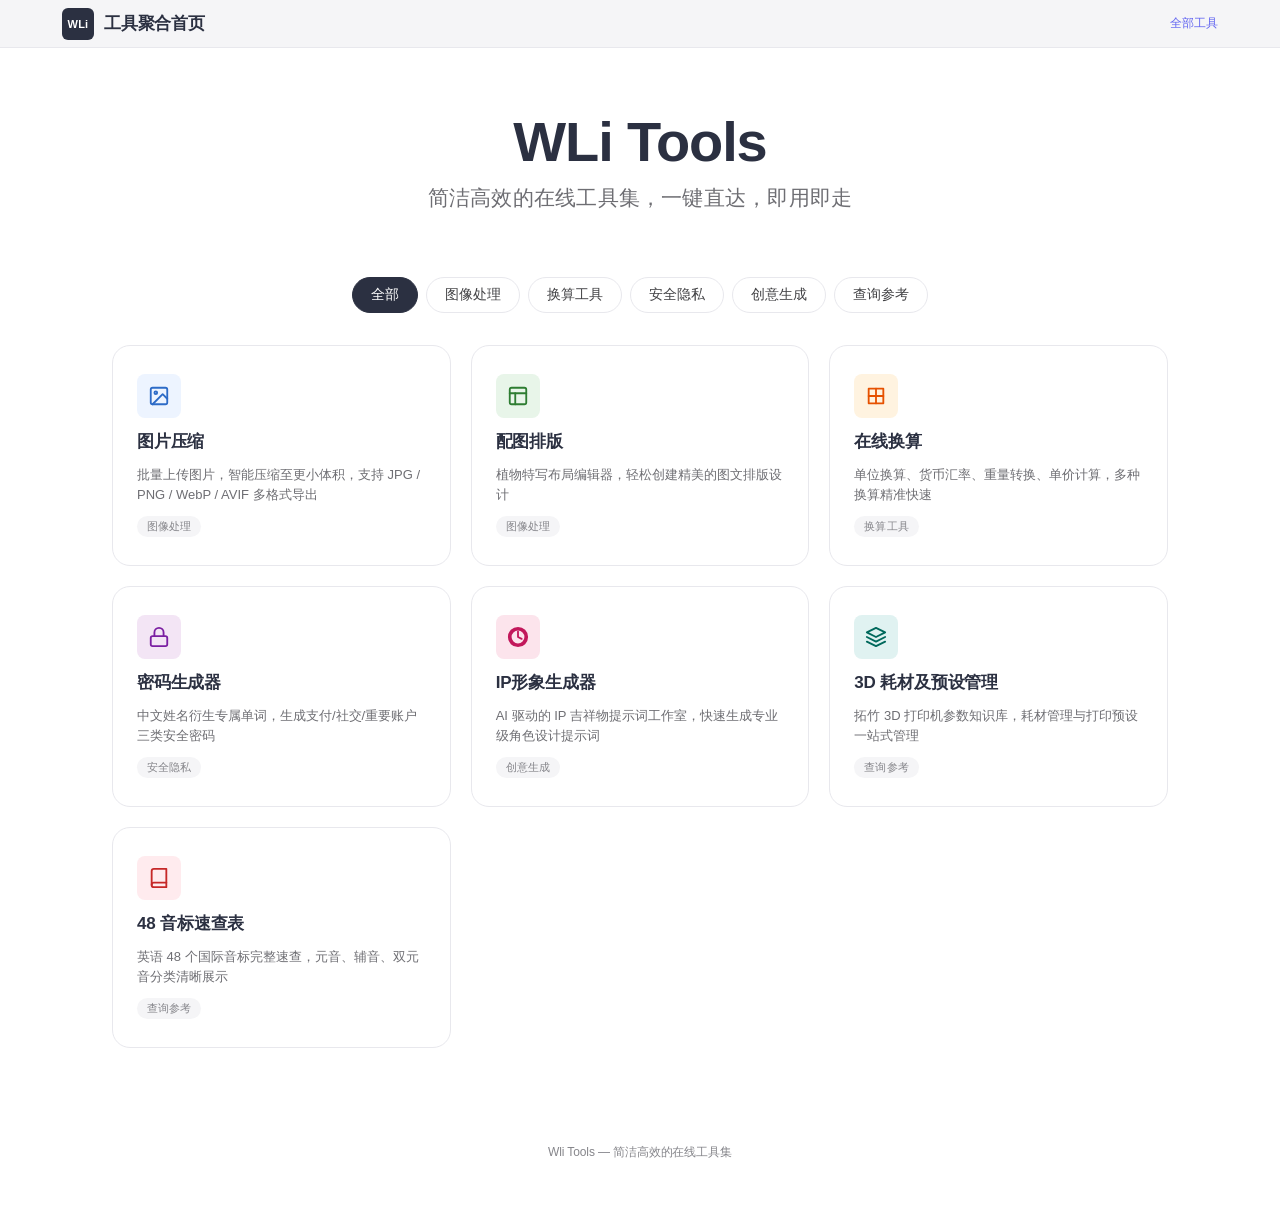
==== tools/index.html @ 16b576cb "11" ====
<!DOCTYPE html>
<html lang="zh-CN">
<head>
<!-- Content Security Policy - WLi Tools -->
<meta http-equiv="Content-Security-Policy" content="default-src 'self'; script-src 'self' 'unsafe-inline' https://unpkg.com https://cdn.jsdelivr.net; style-src 'self' 'unsafe-inline' https://fonts.googleapis.com; font-src 'self' https://fonts.gstatic.com; img-src 'self' blob: data:; connect-src 'self'; frame-ancestors 'none'; base-uri 'self';">
<meta charset="UTF-8">
<meta name="viewport" content="width=device-width, initial-scale=1.0, maximum-scale=1.0, user-scalable=no">
<title>WLi Tools - 工具聚合首页</title>
<style>
/* ============================================
   WLi Tools - 在线工具集
   Copyright (c) 2025 WLi. All rights reserved.
   Developer: WLi
   ============================================ */
  * { margin: 0; padding: 0; box-sizing: border-box; -webkit-tap-highlight-color: transparent; }
  html { touch-action: manipulation; }

  :root {
    --ink: #2B3041;
    --ink-secondary: #424245;
    --ink-tertiary: #6e6e73;
    --ink-quaternary: #86868b;
    --bg: #f5f5f7;
    --bg-white: #ffffff;
    --bg-elevated: #fbfbfd;
    --border: #d2d2d7;
    --border-light: #e8e8ed;
    --link: #6366f1;
    --link-hover: #0077ed;
    --fill-black: #2B3041;
    --fill-gray: #86868b;
    --fill-gray-light: #d2d2d7;
    --fill-white: #ffffff;
    --green: #34c759;
    --red: #ff3b30;
    --orange: #ff9500;
    --purple: #7B61FF;
    --radius-sm: 8px;
    --radius-md: 11px;
    --radius-lg: 18px;
    --radius-pill: 980px;
  }

  body {
    font-family: -apple-system, BlinkMacSystemFont, 'SF Pro Text', 'SF Pro Display', 'Helvetica Neue', 'PingFang SC', sans-serif;
    background: var(--bg-white);
    color: var(--ink);
    min-height: 100vh;
    -webkit-font-smoothing: antialiased;
    -moz-osx-font-smoothing: grayscale;
  }

  /* ===== Global Nav ===== */
  .global-nav {
    background: var(--bg);
    height: 48px;
    position: sticky;
    top: 0;
    z-index: 1000;
    border-bottom: 1px solid var(--border-light);
  }
  .global-nav-content {
    max-width: 1200px;
    margin: 0 auto;
    padding: 0 22px;
    height: 100%;
    display: flex;
    align-items: center;
    justify-content: space-between;
  }
  .nav-logo {
    color: var(--ink);
    font-size: 17px;
    font-weight: 600;
    letter-spacing: -0.01em;
    text-decoration: none;
    display: flex;
    align-items: center;
    gap: 10px;
  }
  .logo-box {
    width: 32px;
    height: 32px;
    background: var(--fill-black);
    border-radius: 6px;
    display: flex;
    align-items: center;
    justify-content: center;
    color: var(--fill-white);
    font-size: 11px;
    font-weight: 700;
    letter-spacing: 0.02em;
  }
  .nav-links {
    display: flex;
    gap: 24px;
    align-items: center;
  }
  .nav-link {
    color: var(--ink);
    font-size: 12px;
    font-weight: 400;
    letter-spacing: -0.01em;
    text-decoration: none;
    opacity: 0.8;
    transition: opacity 0.3s;
  }
  .nav-link:hover { opacity: 1; color: var(--link); }
  .nav-link.active { opacity: 1; color: var(--link); font-weight: 500; }

  /* ===== Page Hero ===== */
  .page-hero {
    text-align: center;
    padding: 64px 22px 40px;
    background: var(--bg-white);
  }
  .page-hero h1 {
    font-family: -apple-system, BlinkMacSystemFont, 'SF Pro Display', sans-serif;
    font-size: 56px;
    font-weight: 600;
    letter-spacing: -0.02em;
    line-height: 1.08;
    color: var(--ink);
    margin-bottom: 12px;
  }
  .page-hero p {
    font-size: 21px;
    font-weight: 400;
    color: var(--ink-tertiary);
    line-height: 1.38;
    letter-spacing: 0.011em;
    max-width: 600px;
    margin: 0 auto;
  }

  /* ===== Section ===== */
  .section { padding: 24px 0 64px; }
  .section-inner {
    max-width: 1100px;
    margin: 0 auto;
    padding: 0 22px;
  }

  /* ===== Category Tabs ===== */
  .category-tabs {
    display: flex;
    gap: 8px;
    margin-bottom: 32px;
    flex-wrap: wrap;
    justify-content: center;
  }
  .category-tab {
    padding: 8px 18px;
    border-radius: var(--radius-pill);
    border: 1px solid var(--border-light);
    background: var(--bg-white);
    color: var(--ink-secondary);
    font-size: 14px;
    font-family: inherit;
    cursor: pointer;
    transition: all 0.2s;
    white-space: nowrap;
  }
  .category-tab:hover { border-color: var(--border); background: var(--bg); }
  .category-tab.active {
    background: var(--fill-black);
    color: var(--fill-white);
    border-color: var(--fill-black);
  }

  /* ===== Tool Grid ===== */
  .tool-grid {
    display: grid;
    grid-template-columns: repeat(3, 1fr);
    gap: 20px;
  }
  .tool-card {
    background: var(--bg-white);
    border: 1px solid var(--border-light);
    border-radius: var(--radius-lg);
    padding: 28px 24px;
    text-decoration: none;
    color: inherit;
    display: flex;
    flex-direction: column;
    gap: 12px;
    transition: all 0.25s cubic-bezier(0.22, 0.61, 0.36, 1);
    cursor: pointer;
  }
  .tool-card:hover {
    border-color: var(--border);
    box-shadow: 0 8px 30px rgba(0,0,0,0.08);
    transform: translateY(-2px);
  }
  .tool-icon {
    width: 44px;
    height: 44px;
    border-radius: var(--radius-sm);
    display: flex;
    align-items: center;
    justify-content: center;
    font-size: 20px;
    flex-shrink: 0;
  }
  .tool-icon.blue { background: #EDF4FF; color: #2D6BC7; }
  .tool-icon.green { background: #E8F5E9; color: #2E7D32; }
  .tool-icon.orange { background: #FFF3E0; color: #E65100; }
  .tool-icon.purple { background: #F3E5F5; color: #7B1FA2; }
  .tool-icon.red { background: #FFEBEE; color: #C62828; }
  .tool-icon.teal { background: #E0F2F1; color: #00695C; }
  .tool-icon.indigo { background: #E8EAF6; color: #303F9F; }
  .tool-icon.pink { background: #FCE4EC; color: #C2185B; }
  .tool-name {
    font-size: 17px;
    font-weight: 600;
    letter-spacing: -0.01em;
    color: var(--ink);
  }
  .tool-desc {
    font-size: 13px;
    color: var(--ink-tertiary);
    line-height: 1.5;
    flex: 1;
  }
  .tool-tag {
    display: inline-flex;
    align-items: center;
    padding: 3px 10px;
    background: var(--bg);
    border-radius: var(--radius-pill);
    font-size: 11px;
    color: var(--ink-quaternary);
    font-weight: 500;
    align-self: flex-start;
    letter-spacing: 0.01em;
  }

  /* ===== Footer ===== */
  .page-footer {
    text-align: center;
    padding: 32px 22px 48px;
    font-size: 12px;
    color: var(--ink-quaternary);
    letter-spacing: -0.01em;
  }

  /* ===== Responsive ===== */
  @media (max-width: 1068px) {
    .page-hero h1 { font-size: 48px; }
    .tool-grid { grid-template-columns: repeat(2, 1fr); }
  }

  @media (max-width: 734px) {
    .global-nav-content { padding: 0 16px; }
    .nav-links { gap: 16px; }
    .page-hero { padding: 48px 16px 32px; }
    .page-hero h1 { font-size: 36px; }
    .page-hero p { font-size: 17px; }
    .section { padding: 20px 0 48px; }
    .section-inner { padding: 0 16px; }
    .tool-grid { grid-template-columns: 1fr; }
    .category-tabs { gap: 6px; }
    .category-tab { padding: 6px 14px; font-size: 13px; }
  }

  @media (max-width: 480px) {
    .nav-links { display: none; }
    .page-hero h1 { font-size: 32px; }
  }
</style>
</head>
<body>

<!-- Global Nav -->
<nav class="global-nav">
  <div class="global-nav-content">
    <a href="index.html" class="nav-logo">
      <div class="logo-box">WLi</div>
      工具聚合首页
    </a>
    <div class="nav-links">
      <a href="index.html" class="nav-link active">全部工具</a>
    </div>
  </div>
</nav>

<!-- Page Hero -->
<div class="page-hero">
  <h1>WLi Tools</h1>
  <p>简洁高效的在线工具集，一键直达，即用即走</p>
</div>

<!-- Main Section -->
<section class="section">
  <div class="section-inner">

    <!-- Category Tabs -->
    <div class="category-tabs" id="categoryTabs">
      <button class="category-tab active" data-cat="all">全部</button>
      <button class="category-tab" data-cat="image">图像处理</button>
      <button class="category-tab" data-cat="convert">换算工具</button>
      <button class="category-tab" data-cat="security">安全隐私</button>
      <button class="category-tab" data-cat="creative">创意生成</button>
      <button class="category-tab" data-cat="reference">查询参考</button>
    </div>

    <!-- Tool Grid -->
    <div class="tool-grid" id="toolGrid">
      <a class="tool-card" href="./image-compress.html" data-cat="image" data-name="图片压缩">
        <div class="tool-icon blue">
          <svg width="22" height="22" viewBox="0 0 24 24" fill="none" stroke="currentColor" stroke-width="2" stroke-linecap="round" stroke-linejoin="round"><rect x="3" y="3" width="18" height="18" rx="2"/><circle cx="8.5" cy="8.5" r="1.5"/><path d="M21 15l-5-5L5 21"/></svg>
        </div>
        <div class="tool-name">图片压缩</div>
        <div class="tool-desc">批量上传图片，智能压缩至更小体积，支持 JPG / PNG / WebP / AVIF 多格式导出</div>
        <span class="tool-tag">图像处理</span>
      </a>

      <a class="tool-card" href="./image-layout.html" data-cat="image" data-name="配图排版">
        <div class="tool-icon green">
          <svg width="22" height="22" viewBox="0 0 24 24" fill="none" stroke="currentColor" stroke-width="2" stroke-linecap="round" stroke-linejoin="round"><rect x="3" y="3" width="18" height="18" rx="2"/><path d="M3 9h18"/><path d="M9 21V9"/></svg>
        </div>
        <div class="tool-name">配图排版</div>
        <div class="tool-desc">植物特写布局编辑器，轻松创建精美的图文排版设计</div>
        <span class="tool-tag">图像处理</span>
      </a>

      <a class="tool-card" href="./unit-converter.html" data-cat="convert" data-name="在线换算">
        <div class="tool-icon orange">
          <svg width="22" height="22" viewBox="0 0 24 24" fill="none" stroke="currentColor" stroke-width="2" stroke-linecap="round" stroke-linejoin="round"><path d="M4 4h16v16H4z"/><path d="M4 12h16"/><path d="M12 4v16"/></svg>
        </div>
        <div class="tool-name">在线换算</div>
        <div class="tool-desc">单位换算、货币汇率、重量转换、单价计算，多种换算精准快速</div>
        <span class="tool-tag">换算工具</span>
      </a>

      <a class="tool-card" href="./password-gen.html" data-cat="security" data-name="密码生成器">
        <div class="tool-icon purple">
          <svg width="22" height="22" viewBox="0 0 24 24" fill="none" stroke="currentColor" stroke-width="2" stroke-linecap="round" stroke-linejoin="round"><rect x="3" y="11" width="18" height="11" rx="2" ry="2"/><path d="M7 11V7a5 5 0 0 1 10 0v4"/></svg>
        </div>
        <div class="tool-name">密码生成器</div>
        <div class="tool-desc">中文姓名衍生专属单词，生成支付/社交/重要账户三类安全密码</div>
        <span class="tool-tag">安全隐私</span>
      </a>

      <a class="tool-card" href="./ip-mascot.html" data-cat="creative" data-name="IP形象生成器">
        <div class="tool-icon pink">
          <svg width="22" height="22" viewBox="0 0 24 24" fill="none" stroke="currentColor" stroke-width="2" stroke-linecap="round" stroke-linejoin="round"><path d="M12 2a10 10 0 1 0 10 10A10 10 0 0 0 12 2zm0 18a8 8 0 1 1 8-8 8 8 0 0 1-8 8z"/><path d="M12 6v6l4 2"/></svg>
        </div>
        <div class="tool-name">IP形象生成器</div>
        <div class="tool-desc">AI 驱动的 IP 吉祥物提示词工作室，快速生成专业级角色设计提示词</div>
        <span class="tool-tag">创意生成</span>
      </a>

      <a class="tool-card" href="./filament-manager.html" data-cat="reference" data-name="3D耗材管理">
        <div class="tool-icon teal">
          <svg width="22" height="22" viewBox="0 0 24 24" fill="none" stroke="currentColor" stroke-width="2" stroke-linecap="round" stroke-linejoin="round"><path d="M12 2L2 7l10 5 10-5-10-5z"/><path d="M2 17l10 5 10-5"/><path d="M2 12l10 5 10-5"/></svg>
        </div>
        <div class="tool-name">3D 耗材及预设管理</div>
        <div class="tool-desc">拓竹 3D 打印机参数知识库，耗材管理与打印预设一站式管理</div>
        <span class="tool-tag">查询参考</span>
      </a>

      <a class="tool-card" href="./phonetic-chart.html" data-cat="reference" data-name="音标速查">
        <div class="tool-icon red">
          <svg width="22" height="22" viewBox="0 0 24 24" fill="none" stroke="currentColor" stroke-width="2" stroke-linecap="round" stroke-linejoin="round"><path d="M4 19.5A2.5 2.5 0 0 1 6.5 17H20"/><path d="M6.5 2H20v20H6.5A2.5 2.5 0 0 1 4 19.5v-15A2.5 2.5 0 0 1 6.5 2z"/></svg>
        </div>
        <div class="tool-name">48 音标速查表</div>
        <div class="tool-desc">英语 48 个国际音标完整速查，元音、辅音、双元音分类清晰展示</div>
        <span class="tool-tag">查询参考</span>
      </a>
    </div>

  </div>
</section>

<!-- Footer -->
<div class="page-footer">
  Wli Tools — 简洁高效的在线工具集
</div>

<script>
/* ============================================
   WLi Tools - 在线工具集
   Copyright (c) 2025 WLi. All rights reserved.
   Developer: WLi
   ============================================ */
(function() {
  const categoryTabs = document.querySelectorAll('.category-tab');
  const toolCards = document.querySelectorAll('.tool-card');
  let currentCategory = 'all';

  function filterTools() {
    toolCards.forEach(card => {
      const cat = card.dataset.cat;
      card.style.display = currentCategory === 'all' || cat === currentCategory ? '' : 'none';
    });
  }

  categoryTabs.forEach(tab => {
    tab.addEventListener('click', () => {
      categoryTabs.forEach(t => t.classList.remove('active'));
      tab.classList.add('active');
      currentCategory = tab.dataset.cat;
      filterTools();
    });
  });
})();
</script>

</body>
</html>
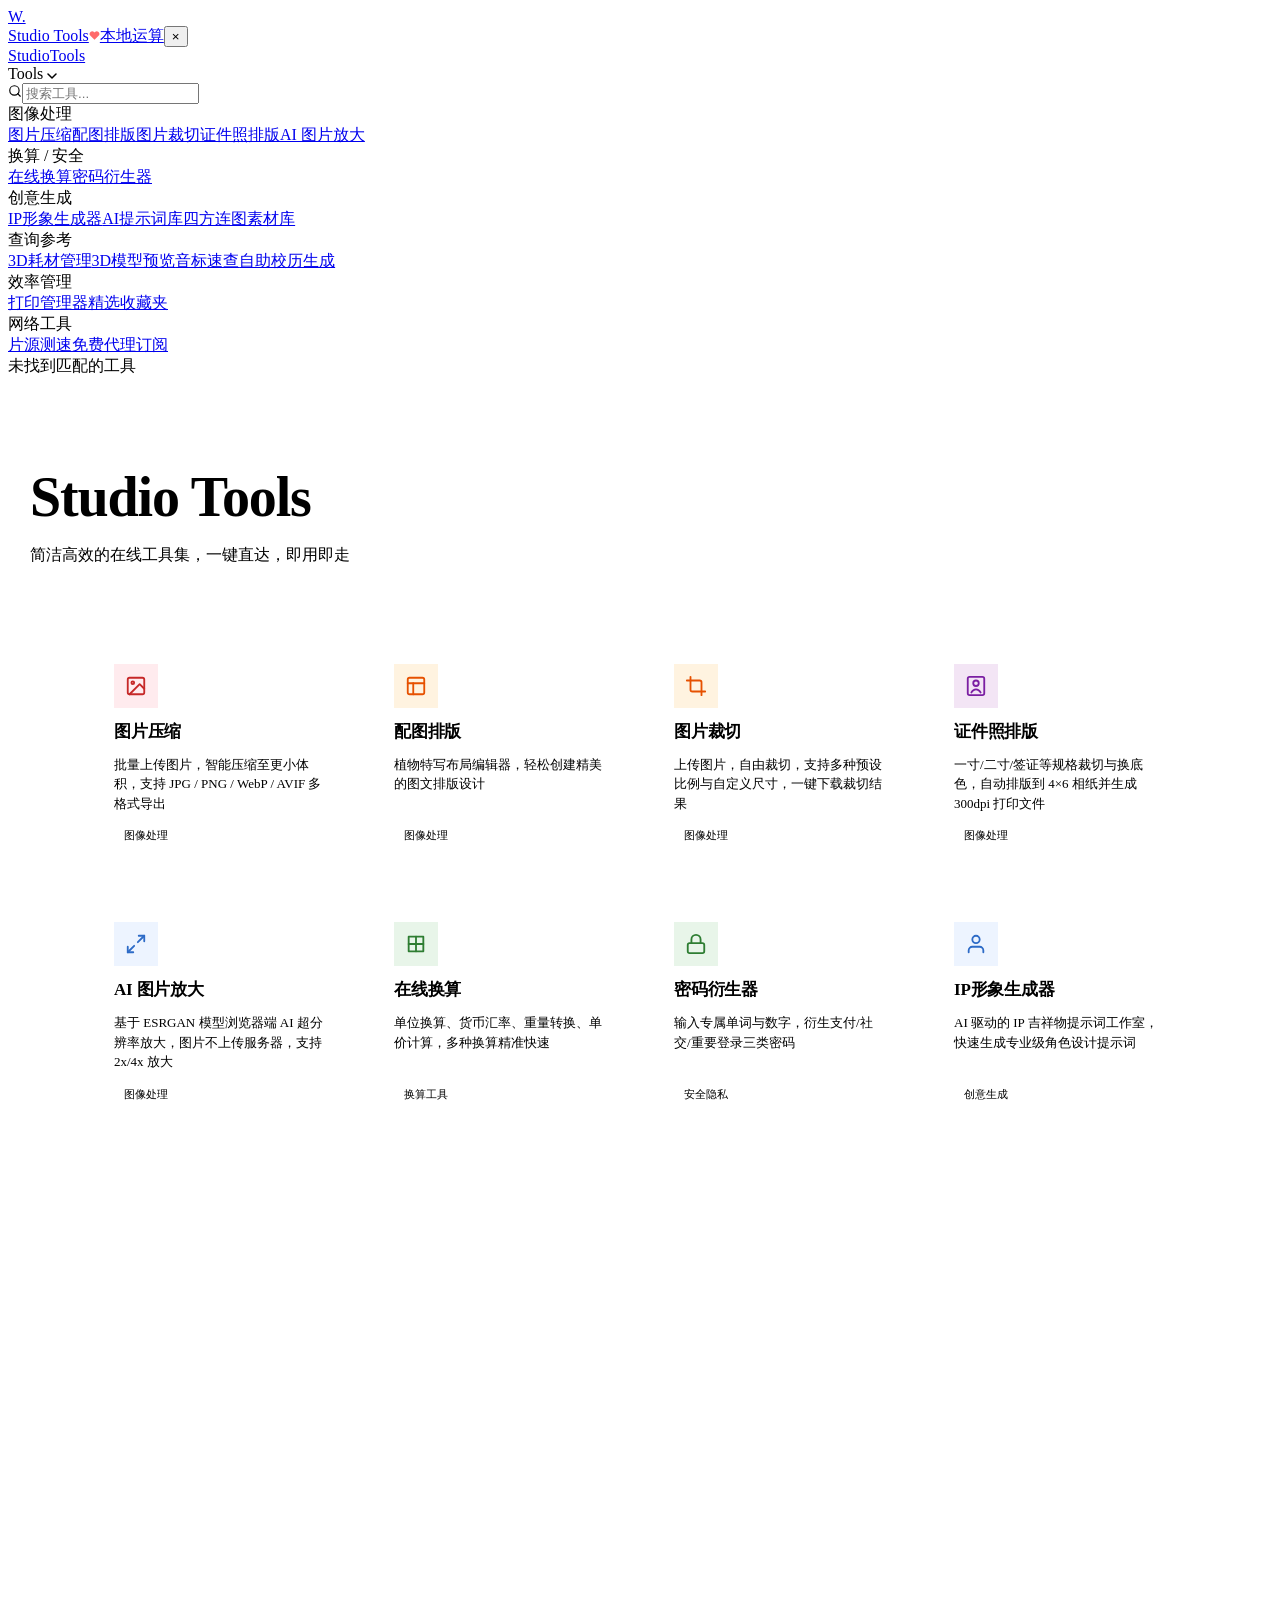
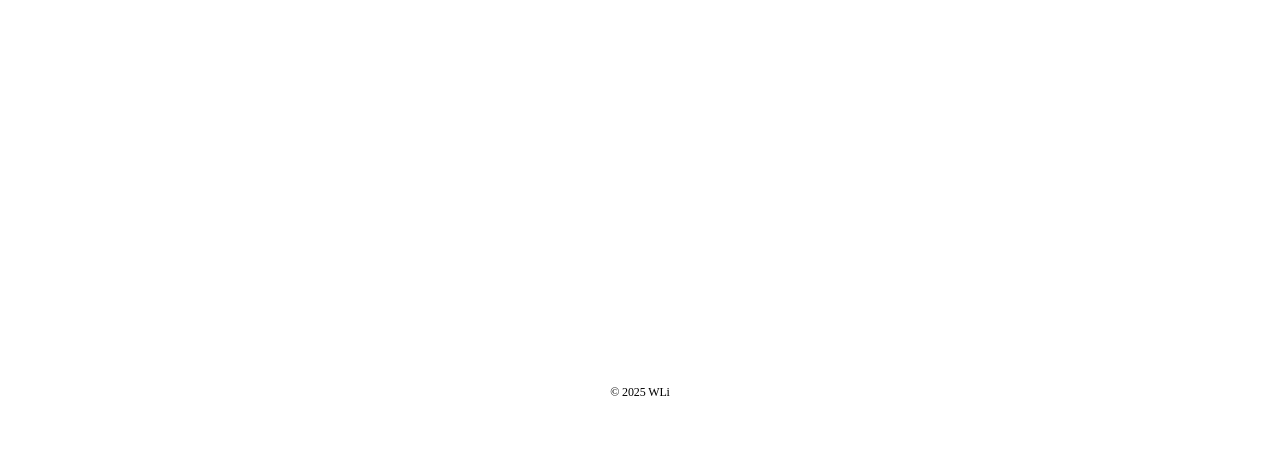
==== commit e4e9c32e: "feat(tools): 新增片源测速工具；修复 vjooProject 内嵌 base64；清理测试产物 片源测速（新工具） - tools/source-probe.html：输入播放页地址 → " ====
--- a/tools/index.html
+++ b/tools/index.html
@@ -5,132 +5,25 @@
 <meta http-equiv="Content-Security-Policy" content="default-src 'self'; script-src 'self' 'unsafe-inline' https://unpkg.com https://cdn.jsdelivr.net; style-src 'self' 'unsafe-inline' https://fonts.googleapis.com; font-src 'self' https://fonts.gstatic.com; img-src 'self' blob: data:; connect-src 'self'; frame-ancestors 'none'; base-uri 'self';">
 <meta charset="UTF-8">
 <meta name="viewport" content="width=device-width, initial-scale=1.0, maximum-scale=1.0, user-scalable=no">
-<title>WLi Tools - 工具聚合首页</title>
+<title>W.-Studio Tools</title>
+<link rel="stylesheet" href="common.css">
+<script src="nav.js"></script>
 <style>
 /* ============================================
    WLi Tools - 在线工具集
-   Copyright (c) 2025 WLi. All rights reserved.
+   © 2025 WLi. All rights reserved.
    Developer: WLi
    ============================================ */
-  * { margin: 0; padding: 0; box-sizing: border-box; -webkit-tap-highlight-color: transparent; }
-  html { touch-action: manipulation; }
-
-  :root {
-    --ink: #2B3041;
-    --ink-secondary: #424245;
-    --ink-tertiary: #6e6e73;
-    --ink-quaternary: #86868b;
-    --bg: #f5f5f7;
-    --bg-white: #ffffff;
-    --bg-elevated: #fbfbfd;
-    --border: #d2d2d7;
-    --border-light: #e8e8ed;
-    --link: #6366f1;
-    --link-hover: #0077ed;
-    --fill-black: #2B3041;
-    --fill-gray: #86868b;
-    --fill-gray-light: #d2d2d7;
-    --fill-white: #ffffff;
-    --green: #34c759;
-    --red: #ff3b30;
-    --orange: #ff9500;
-    --purple: #7B61FF;
-    --radius-sm: 8px;
-    --radius-md: 11px;
-    --radius-lg: 18px;
-    --radius-pill: 980px;
-  }
-
-  body {
-    font-family: -apple-system, BlinkMacSystemFont, 'SF Pro Text', 'SF Pro Display', 'Helvetica Neue', 'PingFang SC', sans-serif;
-    background: var(--bg-white);
-    color: var(--ink);
-    min-height: 100vh;
-    -webkit-font-smoothing: antialiased;
-    -moz-osx-font-smoothing: grayscale;
-  }
-
-  /* ===== Global Nav ===== */
-  .global-nav {
-    background: var(--bg);
-    height: 48px;
-    position: sticky;
-    top: 0;
-    z-index: 1000;
-    border-bottom: 1px solid var(--border-light);
-  }
-  .global-nav-content {
-    max-width: 1200px;
-    margin: 0 auto;
-    padding: 0 22px;
-    height: 100%;
-    display: flex;
-    align-items: center;
-    justify-content: space-between;
-  }
-  .nav-logo {
-    color: var(--ink);
-    font-size: 17px;
-    font-weight: 600;
-    letter-spacing: -0.01em;
-    text-decoration: none;
-    display: flex;
-    align-items: center;
-    gap: 10px;
-  }
-  .logo-box {
-    width: 32px;
-    height: 32px;
-    background: var(--fill-black);
-    border-radius: 6px;
-    display: flex;
-    align-items: center;
-    justify-content: center;
-    color: var(--fill-white);
-    font-size: 11px;
-    font-weight: 700;
-    letter-spacing: 0.02em;
-  }
-  .nav-links {
-    display: flex;
-    gap: 24px;
-    align-items: center;
-  }
-  .nav-link {
-    color: var(--ink);
-    font-size: 12px;
-    font-weight: 400;
-    letter-spacing: -0.01em;
-    text-decoration: none;
-    opacity: 0.8;
-    transition: opacity 0.3s;
-  }
-  .nav-link:hover { opacity: 1; color: var(--link); }
-  .nav-link.active { opacity: 1; color: var(--link); font-weight: 500; }
-
-  /* ===== Page Hero ===== */
+
+  /* ===== Page Hero 覆盖（h1 更大） ===== */
   .page-hero {
-    text-align: center;
-    padding: 64px 22px 40px;
-    background: var(--bg-white);
+    padding: 50px 22px 30px;
   }
   .page-hero h1 {
-    font-family: -apple-system, BlinkMacSystemFont, 'SF Pro Display', sans-serif;
     font-size: 56px;
-    font-weight: 600;
     letter-spacing: -0.02em;
-    line-height: 1.08;
-    color: var(--ink);
     margin-bottom: 12px;
-  }
-  .page-hero p {
-    font-size: 21px;
-    font-weight: 400;
-    color: var(--ink-tertiary);
-    line-height: 1.38;
-    letter-spacing: 0.011em;
-    max-width: 600px;
-    margin: 0 auto;
+    text-wrap: balance;
   }
 
   /* ===== Section ===== */
@@ -162,6 +55,7 @@
     white-space: nowrap;
   }
   .category-tab:hover { border-color: var(--border); background: var(--bg); }
+  .category-tab:active { transform: scale(0.96); }
   .category-tab.active {
     background: var(--fill-black);
     color: var(--fill-white);
@@ -171,7 +65,7 @@
   /* ===== Tool Grid ===== */
   .tool-grid {
     display: grid;
-    grid-template-columns: repeat(3, 1fr);
+    grid-template-columns: repeat(4, 1fr);
     gap: 20px;
   }
   .tool-card {
@@ -184,13 +78,17 @@
     display: flex;
     flex-direction: column;
     gap: 12px;
-    transition: all 0.25s cubic-bezier(0.22, 0.61, 0.36, 1);
+    transition: all 0.3s cubic-bezier(0.22, 0.61, 0.36, 1);
     cursor: pointer;
+    animation: cardFadeIn 0.4s ease-out forwards;
+    opacity: 0;
   }
   .tool-card:hover {
     border-color: var(--border);
-    box-shadow: 0 8px 30px rgba(0,0,0,0.08);
-    transform: translateY(-2px);
+    box-shadow: 0 12px 40px rgba(0,0,0,0.08);
+  }
+  .tool-card:active {
+    box-shadow: 0 6px 20px rgba(0,0,0,0.06);
   }
   .tool-icon {
     width: 44px;
@@ -202,14 +100,11 @@
     font-size: 20px;
     flex-shrink: 0;
   }
+  .tool-icon.red { background: #FFEBEE; color: #C62828; }
+  .tool-icon.orange { background: #FFF3E0; color: #E65100; }
+  .tool-icon.green { background: #E8F5E9; color: #2E7D32; }
   .tool-icon.blue { background: #EDF4FF; color: #2D6BC7; }
-  .tool-icon.green { background: #E8F5E9; color: #2E7D32; }
-  .tool-icon.orange { background: #FFF3E0; color: #E65100; }
   .tool-icon.purple { background: #F3E5F5; color: #7B1FA2; }
-  .tool-icon.red { background: #FFEBEE; color: #C62828; }
-  .tool-icon.teal { background: #E0F2F1; color: #00695C; }
-  .tool-icon.indigo { background: #E8EAF6; color: #303F9F; }
-  .tool-icon.pink { background: #FCE4EC; color: #C2185B; }
   .tool-name {
     font-size: 17px;
     font-weight: 600;
@@ -244,15 +139,23 @@
     letter-spacing: -0.01em;
   }
 
+  /* ===== Card Entrance Animation ===== */
+  @keyframes cardFadeIn {
+    from { opacity: 0; transform: translateY(8px); }
+    to { opacity: 1; transform: translateY(0); }
+  }
+
   /* ===== Responsive ===== */
   @media (max-width: 1068px) {
     .page-hero h1 { font-size: 48px; }
+    .tool-grid { grid-template-columns: repeat(3, 1fr); }
+  }
+
+  @media (max-width: 860px) {
     .tool-grid { grid-template-columns: repeat(2, 1fr); }
   }
 
   @media (max-width: 734px) {
-    .global-nav-content { padding: 0 16px; }
-    .nav-links { gap: 16px; }
     .page-hero { padding: 48px 16px 32px; }
     .page-hero h1 { font-size: 36px; }
     .page-hero p { font-size: 17px; }
@@ -264,29 +167,15 @@
   }
 
   @media (max-width: 480px) {
-    .nav-links { display: none; }
     .page-hero h1 { font-size: 32px; }
   }
 </style>
 </head>
 <body>
 
-<!-- Global Nav -->
-<nav class="global-nav">
-  <div class="global-nav-content">
-    <a href="index.html" class="nav-logo">
-      <div class="logo-box">WLi</div>
-      工具聚合首页
-    </a>
-    <div class="nav-links">
-      <a href="index.html" class="nav-link active">全部工具</a>
-    </div>
-  </div>
-</nav>
-
 <!-- Page Hero -->
 <div class="page-hero">
-  <h1>WLi Tools</h1>
+  <h1>Studio Tools</h1>
   <p>简洁高效的在线工具集，一键直达，即用即走</p>
 </div>
 
@@ -295,19 +184,21 @@
   <div class="section-inner">
 
     <!-- Category Tabs -->
-    <div class="category-tabs" id="categoryTabs">
+    <div class="category-tabs" id="categoryTabs" style="display:none;">
       <button class="category-tab active" data-cat="all">全部</button>
       <button class="category-tab" data-cat="image">图像处理</button>
       <button class="category-tab" data-cat="convert">换算工具</button>
       <button class="category-tab" data-cat="security">安全隐私</button>
       <button class="category-tab" data-cat="creative">创意生成</button>
       <button class="category-tab" data-cat="reference">查询参考</button>
+      <button class="category-tab" data-cat="manage">效率管理</button>
+      <button class="category-tab" data-cat="network">网络工具</button>
     </div>
 
     <!-- Tool Grid -->
     <div class="tool-grid" id="toolGrid">
       <a class="tool-card" href="./image-compress.html" data-cat="image" data-name="图片压缩">
-        <div class="tool-icon blue">
+        <div class="tool-icon red">
           <svg width="22" height="22" viewBox="0 0 24 24" fill="none" stroke="currentColor" stroke-width="2" stroke-linecap="round" stroke-linejoin="round"><rect x="3" y="3" width="18" height="18" rx="2"/><circle cx="8.5" cy="8.5" r="1.5"/><path d="M21 15l-5-5L5 21"/></svg>
         </div>
         <div class="tool-name">图片压缩</div>
@@ -316,7 +207,7 @@
       </a>
 
       <a class="tool-card" href="./image-layout.html" data-cat="image" data-name="配图排版">
-        <div class="tool-icon green">
+        <div class="tool-icon orange">
           <svg width="22" height="22" viewBox="0 0 24 24" fill="none" stroke="currentColor" stroke-width="2" stroke-linecap="round" stroke-linejoin="round"><rect x="3" y="3" width="18" height="18" rx="2"/><path d="M3 9h18"/><path d="M9 21V9"/></svg>
         </div>
         <div class="tool-name">配图排版</div>
@@ -324,8 +215,35 @@
         <span class="tool-tag">图像处理</span>
       </a>
 
+      <a class="tool-card" href="./image-cropper.html" data-cat="image" data-name="图片裁切">
+        <div class="tool-icon orange">
+          <svg width="22" height="22" viewBox="0 0 24 24" fill="none" stroke="currentColor" stroke-width="2" stroke-linecap="round" stroke-linejoin="round"><path d="M6 2v14a2 2 0 0 0 2 2h14"/><path d="M18 22V8a2 2 0 0 0-2-2H2"/></svg>
+        </div>
+        <div class="tool-name">图片裁切</div>
+        <div class="tool-desc">上传图片，自由裁切，支持多种预设比例与自定义尺寸，一键下载裁切结果</div>
+        <span class="tool-tag">图像处理</span>
+      </a>
+
+      <a class="tool-card" href="./id-photo.html" data-cat="image" data-name="证件照排版">
+        <div class="tool-icon purple">
+          <svg width="22" height="22" viewBox="0 0 24 24" fill="none" stroke="currentColor" stroke-width="2" stroke-linecap="round" stroke-linejoin="round"><rect x="3" y="2" width="18" height="20" rx="2"/><circle cx="12" cy="9" r="3"/><path d="M7 19c1.2-2.2 3-3.3 5-3.3S15.8 16.8 17 19"/></svg>
+        </div>
+        <div class="tool-name">证件照排版</div>
+        <div class="tool-desc">一寸/二寸/签证等规格裁切与换底色，自动排版到 4×6 相纸并生成 300dpi 打印文件</div>
+        <span class="tool-tag">图像处理</span>
+      </a>
+
+      <a class="tool-card" href="./image-upscale.html" data-cat="image" data-name="AI 图片放大">
+        <div class="tool-icon blue">
+          <svg width="22" height="22" viewBox="0 0 24 24" fill="none" stroke="currentColor" stroke-width="2" stroke-linecap="round" stroke-linejoin="round"><polyline points="15 3 21 3 21 9"/><path d="M21 3l-7 7"/><polyline points="9 21 3 21 3 15"/><path d="M3 21l7-7"/></svg>
+        </div>
+        <div class="tool-name">AI 图片放大</div>
+        <div class="tool-desc">基于 ESRGAN 模型浏览器端 AI 超分辨率放大，图片不上传服务器，支持 2x/4x 放大</div>
+        <span class="tool-tag">图像处理</span>
+      </a>
+
       <a class="tool-card" href="./unit-converter.html" data-cat="convert" data-name="在线换算">
-        <div class="tool-icon orange">
+        <div class="tool-icon green">
           <svg width="22" height="22" viewBox="0 0 24 24" fill="none" stroke="currentColor" stroke-width="2" stroke-linecap="round" stroke-linejoin="round"><path d="M4 4h16v16H4z"/><path d="M4 12h16"/><path d="M12 4v16"/></svg>
         </div>
         <div class="tool-name">在线换算</div>
@@ -333,26 +251,35 @@
         <span class="tool-tag">换算工具</span>
       </a>
 
-      <a class="tool-card" href="./password-gen.html" data-cat="security" data-name="密码生成器">
-        <div class="tool-icon purple">
+      <a class="tool-card" href="./password-gen.html" data-cat="security" data-name="密码衍生器">
+        <div class="tool-icon green">
           <svg width="22" height="22" viewBox="0 0 24 24" fill="none" stroke="currentColor" stroke-width="2" stroke-linecap="round" stroke-linejoin="round"><rect x="3" y="11" width="18" height="11" rx="2" ry="2"/><path d="M7 11V7a5 5 0 0 1 10 0v4"/></svg>
         </div>
-        <div class="tool-name">密码生成器</div>
-        <div class="tool-desc">中文姓名衍生专属单词，生成支付/社交/重要账户三类安全密码</div>
+        <div class="tool-name">密码衍生器</div>
+        <div class="tool-desc">输入专属单词与数字，衍生支付/社交/重要登录三类密码</div>
         <span class="tool-tag">安全隐私</span>
       </a>
 
       <a class="tool-card" href="./ip-mascot.html" data-cat="creative" data-name="IP形象生成器">
-        <div class="tool-icon pink">
-          <svg width="22" height="22" viewBox="0 0 24 24" fill="none" stroke="currentColor" stroke-width="2" stroke-linecap="round" stroke-linejoin="round"><path d="M12 2a10 10 0 1 0 10 10A10 10 0 0 0 12 2zm0 18a8 8 0 1 1 8-8 8 8 0 0 1-8 8z"/><path d="M12 6v6l4 2"/></svg>
+        <div class="tool-icon blue">
+          <svg width="22" height="22" viewBox="0 0 24 24" fill="none" stroke="currentColor" stroke-width="2" stroke-linecap="round" stroke-linejoin="round"><path d="M20 21v-2a4 4 0 0 0-4-4H8a4 4 0 0 0-4 4v2"/><circle cx="12" cy="7" r="4"/></svg>
         </div>
         <div class="tool-name">IP形象生成器</div>
         <div class="tool-desc">AI 驱动的 IP 吉祥物提示词工作室，快速生成专业级角色设计提示词</div>
         <span class="tool-tag">创意生成</span>
       </a>
 
+      <a class="tool-card" href="./model-viewer.html" data-cat="reference" data-name="3D模型预览">
+        <div class="tool-icon purple">
+          <svg width="22" height="22" viewBox="0 0 24 24" fill="none" stroke="currentColor" stroke-width="2" stroke-linecap="round" stroke-linejoin="round"><path d="M21 16V8a2 2 0 0 0-1-1.73l-7-4a2 2 0 0 0-2 0l-7 4A2 2 0 0 0 3 8v8a2 2 0 0 0 1 1.73l7 4a2 2 0 0 0 2 0l7-4A2 2 0 0 0 21 16z"/><polyline points="3.27 6.96 12 12.01 20.73 6.96"/><line x1="12" y1="22.08" x2="12" y2="12"/></svg>
+        </div>
+        <div class="tool-name">3D 模型预览</div>
+        <div class="tool-desc">拖入 3D 模型文件实时预览，支持 GLB / STEP / FBX / OBJ 等 20+ 格式互转导出</div>
+        <span class="tool-tag">查询参考</span>
+      </a>
+
       <a class="tool-card" href="./filament-manager.html" data-cat="reference" data-name="3D耗材管理">
-        <div class="tool-icon teal">
+        <div class="tool-icon purple">
           <svg width="22" height="22" viewBox="0 0 24 24" fill="none" stroke="currentColor" stroke-width="2" stroke-linecap="round" stroke-linejoin="round"><path d="M12 2L2 7l10 5 10-5-10-5z"/><path d="M2 17l10 5 10-5"/><path d="M2 12l10 5 10-5"/></svg>
         </div>
         <div class="tool-name">3D 耗材及预设管理</div>
@@ -368,6 +295,69 @@
         <div class="tool-desc">英语 48 个国际音标完整速查，元音、辅音、双元音分类清晰展示</div>
         <span class="tool-tag">查询参考</span>
       </a>
+
+      <a class="tool-card" href="./school-calendar.html" data-cat="reference" data-name="自助校历生成">
+        <div class="tool-icon purple">
+          <svg width="22" height="22" viewBox="0 0 24 24" fill="none" stroke="currentColor" stroke-width="2" stroke-linecap="round" stroke-linejoin="round"><rect x="3" y="4" width="18" height="18" rx="2" ry="2"></rect><line x1="16" y1="2" x2="16" y2="6"></line><line x1="8" y1="2" x2="8" y2="6"></line><line x1="3" y1="10" x2="21" y2="10"></line></svg>
+        </div>
+        <div class="tool-name">自助校历生成</div>
+        <div class="tool-desc">内置多省市开学时间，自动生成标准学期周历A4排版，支持浏览器直接打印</div>
+        <span class="tool-tag">查询参考</span>
+      </a>
+
+      <a class="tool-card" href="./print-manager.html" data-cat="manage" data-name="打印管理器">
+        <div class="tool-icon red">
+          <svg width="22" height="22" viewBox="0 0 24 24" fill="none" stroke="currentColor" stroke-width="2" stroke-linecap="round" stroke-linejoin="round"><polyline points="6 9 6 2 18 2 18 9"/><path d="M6 18H4a2 2 0 0 1-2-2v-5a2 2 0 0 1 2-2h16a2 2 0 0 1 2 2v5a2 2 0 0 1-2 2h-2"/><rect x="6" y="14" width="12" height="8"/></svg>
+        </div>
+        <div class="tool-name">打印管理器</div>
+        <div class="tool-desc">喷墨打印成本核算与库存管理，纸张墨水追踪、记账盈亏分析一站式管理</div>
+        <span class="tool-tag">效率管理</span>
+      </a>
+
+      <a class="tool-card" href="./prompt-library.html" data-cat="creative" data-name="AI提示词库">
+        <div class="tool-icon purple">
+          <svg width="22" height="22" viewBox="0 0 24 24" fill="none" stroke="currentColor" stroke-width="2" stroke-linecap="round" stroke-linejoin="round"><path d="M2 3h6a4 4 0 0 1 4 4v14a3 3 0 0 0-3-3H2z"/><path d="M22 3h-6a4 4 0 0 0-4 4v14a3 3 0 0 1 3-3h7z"/></svg>
+        </div>
+        <div class="tool-name">AI 提示词库</div>
+        <div class="tool-desc">管理 AI 绘画提示词模板，变量自定义提取，智能解析，效果图管理</div>
+        <span class="tool-tag">创意生成</span>
+      </a>
+
+      <a class="tool-card" href="./seamless-pattern.html" data-cat="creative" data-name="四方连图素材库">
+        <div class="tool-icon pink">
+          <svg width="22" height="22" viewBox="0 0 24 24" fill="none" stroke="currentColor" stroke-width="2" stroke-linecap="round" stroke-linejoin="round"><rect x="3" y="3" width="7" height="7" rx="1"/><rect x="14" y="3" width="7" height="7" rx="1"/><rect x="14" y="14" width="7" height="7" rx="1"/><rect x="3" y="14" width="7" height="7" rx="1"/></svg>
+        </div>
+        <div class="tool-name">四方连图素材库</div>
+        <div class="tool-desc">无缝四方连续图案提示词生成、素材入库、版权授权全流程管理</div>
+        <span class="tool-tag">创意生成</span>
+      </a>
+
+      <a class="tool-card" href="./proxy-sub.html" data-cat="network" data-name="免费代理订阅">
+        <div class="tool-icon orange">
+          <svg width="22" height="22" viewBox="0 0 24 24" fill="none" stroke="currentColor" stroke-width="2" stroke-linecap="round" stroke-linejoin="round"><path d="M12 22s8-4 8-10V5l-8-3-8 3v7c0 6 8 10 8 10z"/><path d="M9 12l2 2 4-4"/></svg>
+        </div>
+        <div class="tool-name">免费代理订阅</div>
+        <div class="tool-desc">获取公共免费代理节点，支持一键复制和扫码导入手机 VPN 客户端</div>
+        <span class="tool-tag">网络工具</span>
+      </a>
+
+      <a class="tool-card" href="./source-probe.html" data-cat="network" data-name="片源测速">
+        <div class="tool-icon green">
+          <svg width="22" height="22" viewBox="0 0 24 24" fill="none" stroke="currentColor" stroke-width="2" stroke-linecap="round" stroke-linejoin="round"><path d="M3.34 19a10 10 0 1 1 17.32 0"/><path d="M12 13l4-4"/><circle cx="12" cy="13" r="1.6"/></svg>
+        </div>
+        <div class="tool-name">片源测速</div>
+        <div class="tool-desc">粘贴播放页地址，自动过 JS 挑战、提取片源并串行测速，按快慢排序找出最快线路</div>
+        <span class="tool-tag">网络工具</span>
+      </a>
+
+      <a class="tool-card" href="./bookmark-manager.html" data-cat="manage" data-name="精选收藏夹">
+        <div class="tool-icon blue">
+          <svg width="22" height="22" viewBox="0 0 24 24" fill="none" stroke="currentColor" stroke-width="2" stroke-linecap="round" stroke-linejoin="round"><path d="M19 21l-7-5-7 5V5a2 2 0 0 1 2-2h10a2 2 0 0 1 2 2z"/></svg>
+        </div>
+        <div class="tool-name">精选收藏夹</div>
+        <div class="tool-desc">精心挑选并持续维护的设计资源、开发工具、AI 工具等优质链接，带截图预览与分类筛选</div>
+        <span class="tool-tag">效率管理</span>
+      </a>
     </div>
 
   </div>
@@ -375,13 +365,13 @@
 
 <!-- Footer -->
 <div class="page-footer">
-  Wli Tools — 简洁高效的在线工具集
+  © 2025 WLi
 </div>
 
 <script>
 /* ============================================
    WLi Tools - 在线工具集
-   Copyright (c) 2025 WLi. All rights reserved.
+   © 2025 WLi. All rights reserved.
    Developer: WLi
    ============================================ */
 (function() {
@@ -389,10 +379,31 @@
   const toolCards = document.querySelectorAll('.tool-card');
   let currentCategory = 'all';
 
+  /* 初次加载：重置动画后设置错开入场延迟，确保延迟生效 */
+  toolCards.forEach((card, i) => {
+    card.style.animation = 'none';
+    card.style.opacity = '0';
+    void card.offsetWidth; /* 强制重排，确保动画重置 */
+    card.style.animation = 'cardFadeIn 0.4s ease-out forwards';
+    card.style.animationDelay = (i * 0.05) + 's';
+  });
+
   function filterTools() {
+    let visIdx = 0;
     toolCards.forEach(card => {
       const cat = card.dataset.cat;
-      card.style.display = currentCategory === 'all' || cat === currentCategory ? '' : 'none';
+      const show = currentCategory === 'all' || cat === currentCategory;
+      if (show) {
+        card.style.display = '';
+        card.style.animation = 'none';
+        card.style.opacity = '0';
+        void card.offsetWidth; /* 强制重排，重置动画 */
+        card.style.animation = 'cardFadeIn 0.4s ease-out forwards';
+        card.style.animationDelay = (visIdx * 0.05) + 's';
+        visIdx++;
+      } else {
+        card.style.display = 'none';
+      }
     });
   }
 
@@ -407,5 +418,24 @@
 })();
 </script>
 
+<script>
+(function(){
+  if (localStorage.getItem('privacyNoticeDismissed')) return;
+  var brand = document.getElementById('navBrandText');
+  if (!brand) return;
+  var tag = document.createElement('span');
+  tag.id = 'privacyNotice';
+  tag.title = '不必担心全部都在本地运算，数据不上传服务器，关闭浏览器页面即自动清除';
+  tag.style.cssText = 'display:inline-flex;align-items:center;gap:4px;font-size:11px;color:#B45F06;background:#FFF5E5;padding:3px 10px;border-radius:100px;margin-left:8px;white-space:nowrap;vertical-align:middle;transition:opacity 0.2s;';
+  tag.innerHTML = '<svg width="11" height="11" viewBox="0 0 24 24" fill="#FF6B6B" stroke="none"><path d="M20.84 4.61a5.5 5.5 0 0 0-7.78 0L12 5.67l-1.06-1.06a5.5 5.5 0 0 0-7.78 7.78l1.06 1.06L12 21.23l7.78-7.78 1.06-1.06a5.5 5.5 0 0 0 0-7.78z"/></svg>本地运算<button id="privacyNoticeClose" style="background:none;border:none;color:#B45F06;cursor:pointer;padding:0 0 0 4px;font-size:13px;line-height:1;" title="不再提示">×</button>';
+  brand.parentNode.appendChild(tag);
+  document.getElementById('privacyNoticeClose').addEventListener('click', function(e){
+    e.preventDefault(); e.stopPropagation();
+    tag.style.opacity = '0';
+    setTimeout(function(){ tag.remove(); }, 200);
+    localStorage.setItem('privacyNoticeDismissed', '1');
+  });
+})();
+</script>
 </body>
 </html>
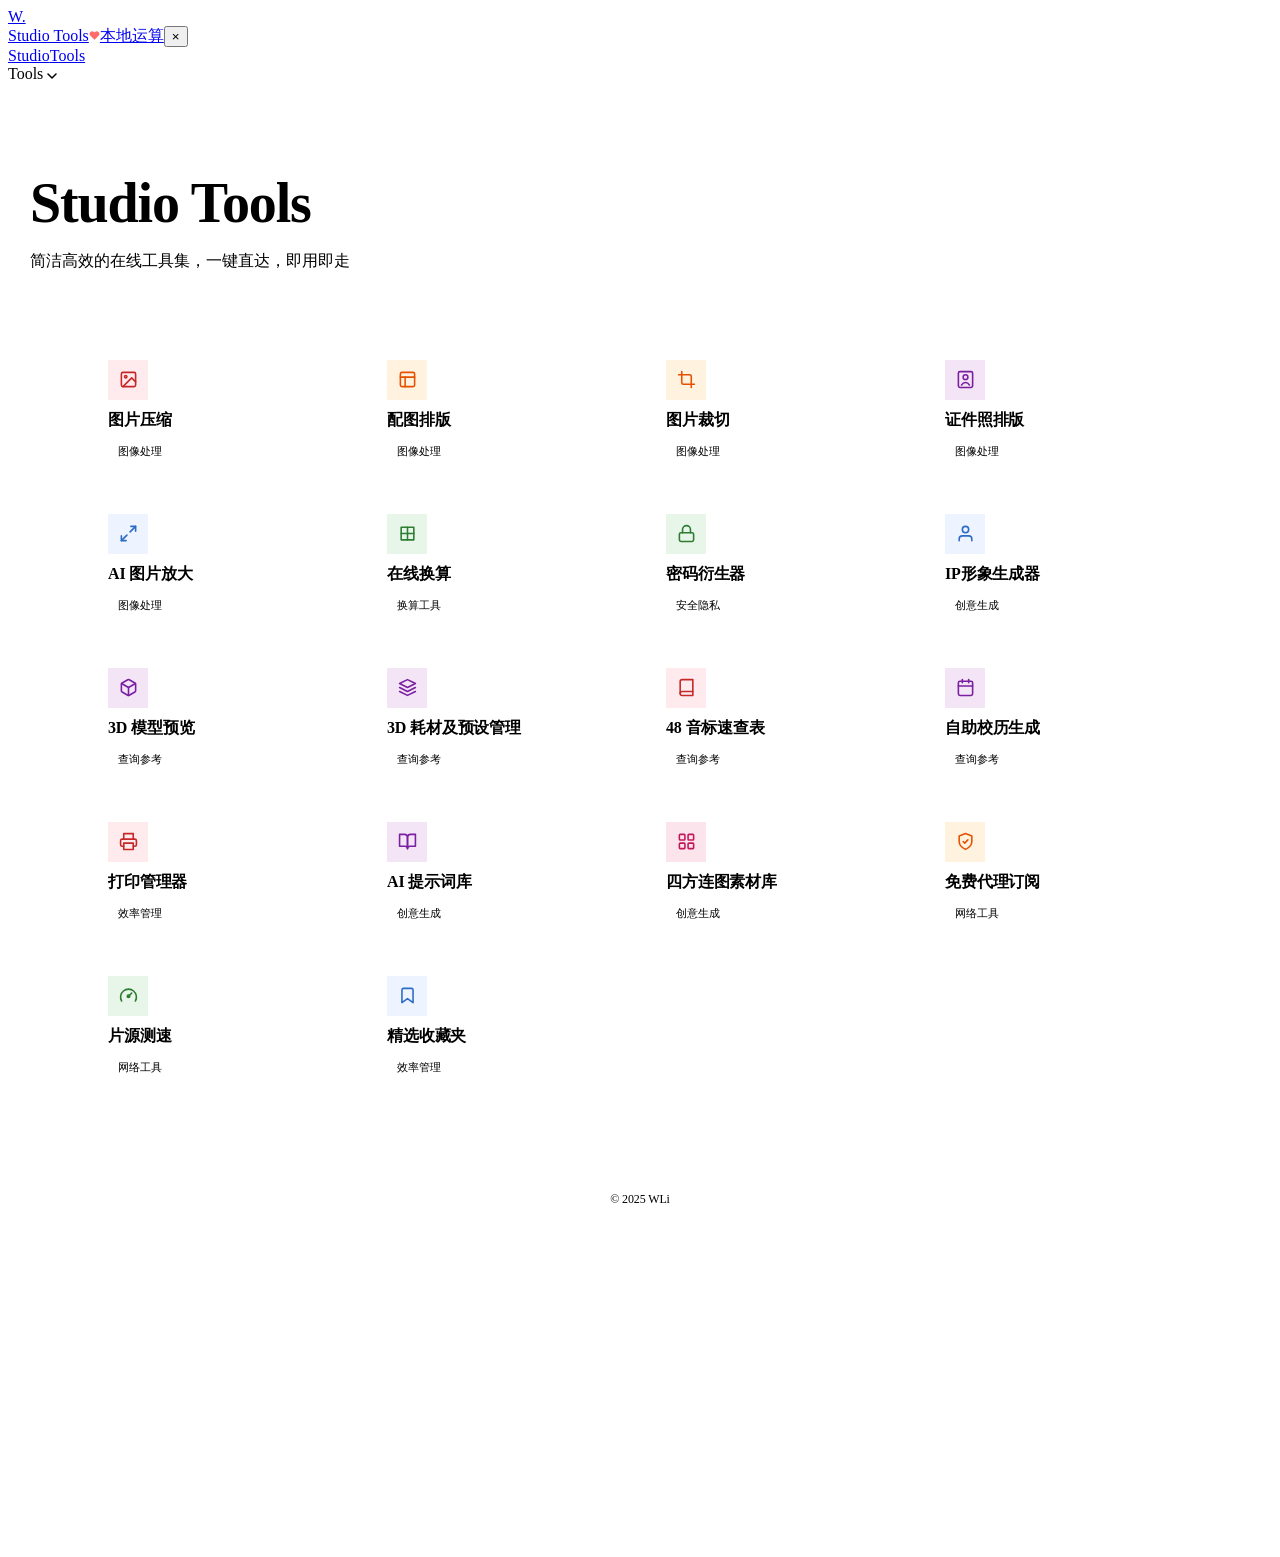
==== commit 05dec00c: "fix(tools): 片源测速支持局域网/手机访问，工具卡片图标配色修复 source-probe: API 地址跟随页面主机自适应（本机 127.0.0.1 / 局域网同 IP:8899），支持 " ====
--- a/tools/index.html
+++ b/tools/index.html
@@ -66,18 +66,18 @@
   .tool-grid {
     display: grid;
     grid-template-columns: repeat(4, 1fr);
-    gap: 20px;
+    gap: 16px;
   }
   .tool-card {
     background: var(--bg-white);
     border: 1px solid var(--border-light);
     border-radius: var(--radius-lg);
-    padding: 28px 24px;
+    padding: 18px;
     text-decoration: none;
     color: inherit;
     display: flex;
     flex-direction: column;
-    gap: 12px;
+    gap: 10px;
     transition: all 0.3s cubic-bezier(0.22, 0.61, 0.36, 1);
     cursor: pointer;
     animation: cardFadeIn 0.4s ease-out forwards;
@@ -91,31 +91,27 @@
     box-shadow: 0 6px 20px rgba(0,0,0,0.06);
   }
   .tool-icon {
-    width: 44px;
-    height: 44px;
+    width: 40px;
+    height: 40px;
     border-radius: var(--radius-sm);
     display: flex;
     align-items: center;
     justify-content: center;
-    font-size: 20px;
+    font-size: 18px;
     flex-shrink: 0;
   }
+  .tool-icon svg { width: 19px; height: 19px; }
   .tool-icon.red { background: #FFEBEE; color: #C62828; }
   .tool-icon.orange { background: #FFF3E0; color: #E65100; }
   .tool-icon.green { background: #E8F5E9; color: #2E7D32; }
   .tool-icon.blue { background: #EDF4FF; color: #2D6BC7; }
   .tool-icon.purple { background: #F3E5F5; color: #7B1FA2; }
+  .tool-icon.pink { background: #FCE4EC; color: #C2185B; }
   .tool-name {
-    font-size: 17px;
+    font-size: 16px;
     font-weight: 600;
     letter-spacing: -0.01em;
     color: var(--ink);
-  }
-  .tool-desc {
-    font-size: 13px;
-    color: var(--ink-tertiary);
-    line-height: 1.5;
-    flex: 1;
   }
   .tool-tag {
     display: inline-flex;
@@ -151,23 +147,26 @@
     .tool-grid { grid-template-columns: repeat(3, 1fr); }
   }
 
-  @media (max-width: 860px) {
-    .tool-grid { grid-template-columns: repeat(2, 1fr); }
-  }
-
   @media (max-width: 734px) {
     .page-hero { padding: 48px 16px 32px; }
     .page-hero h1 { font-size: 36px; }
     .page-hero p { font-size: 17px; }
     .section { padding: 20px 0 48px; }
     .section-inner { padding: 0 16px; }
-    .tool-grid { grid-template-columns: 1fr; }
+    .tool-grid { grid-template-columns: repeat(2, 1fr); gap: 12px; }
+    .tool-card { padding: 14px; gap: 8px; }
+    .tool-icon { width: 36px; height: 36px; font-size: 16px; }
+    .tool-icon svg { width: 17px; height: 17px; }
+    .tool-name { font-size: 14px; line-height: 1.35; }
+    .tool-tag { padding: 2px 8px; }
     .category-tabs { gap: 6px; }
     .category-tab { padding: 6px 14px; font-size: 13px; }
   }
 
   @media (max-width: 480px) {
     .page-hero h1 { font-size: 32px; }
+    .tool-grid { gap: 10px; }
+    .tool-card { padding: 12px; }
   }
 </style>
 </head>
@@ -202,7 +201,6 @@
           <svg width="22" height="22" viewBox="0 0 24 24" fill="none" stroke="currentColor" stroke-width="2" stroke-linecap="round" stroke-linejoin="round"><rect x="3" y="3" width="18" height="18" rx="2"/><circle cx="8.5" cy="8.5" r="1.5"/><path d="M21 15l-5-5L5 21"/></svg>
         </div>
         <div class="tool-name">图片压缩</div>
-        <div class="tool-desc">批量上传图片，智能压缩至更小体积，支持 JPG / PNG / WebP / AVIF 多格式导出</div>
         <span class="tool-tag">图像处理</span>
       </a>
 
@@ -211,7 +209,6 @@
           <svg width="22" height="22" viewBox="0 0 24 24" fill="none" stroke="currentColor" stroke-width="2" stroke-linecap="round" stroke-linejoin="round"><rect x="3" y="3" width="18" height="18" rx="2"/><path d="M3 9h18"/><path d="M9 21V9"/></svg>
         </div>
         <div class="tool-name">配图排版</div>
-        <div class="tool-desc">植物特写布局编辑器，轻松创建精美的图文排版设计</div>
         <span class="tool-tag">图像处理</span>
       </a>
 
@@ -220,7 +217,6 @@
           <svg width="22" height="22" viewBox="0 0 24 24" fill="none" stroke="currentColor" stroke-width="2" stroke-linecap="round" stroke-linejoin="round"><path d="M6 2v14a2 2 0 0 0 2 2h14"/><path d="M18 22V8a2 2 0 0 0-2-2H2"/></svg>
         </div>
         <div class="tool-name">图片裁切</div>
-        <div class="tool-desc">上传图片，自由裁切，支持多种预设比例与自定义尺寸，一键下载裁切结果</div>
         <span class="tool-tag">图像处理</span>
       </a>
 
@@ -229,7 +225,6 @@
           <svg width="22" height="22" viewBox="0 0 24 24" fill="none" stroke="currentColor" stroke-width="2" stroke-linecap="round" stroke-linejoin="round"><rect x="3" y="2" width="18" height="20" rx="2"/><circle cx="12" cy="9" r="3"/><path d="M7 19c1.2-2.2 3-3.3 5-3.3S15.8 16.8 17 19"/></svg>
         </div>
         <div class="tool-name">证件照排版</div>
-        <div class="tool-desc">一寸/二寸/签证等规格裁切与换底色，自动排版到 4×6 相纸并生成 300dpi 打印文件</div>
         <span class="tool-tag">图像处理</span>
       </a>
 
@@ -238,7 +233,6 @@
           <svg width="22" height="22" viewBox="0 0 24 24" fill="none" stroke="currentColor" stroke-width="2" stroke-linecap="round" stroke-linejoin="round"><polyline points="15 3 21 3 21 9"/><path d="M21 3l-7 7"/><polyline points="9 21 3 21 3 15"/><path d="M3 21l7-7"/></svg>
         </div>
         <div class="tool-name">AI 图片放大</div>
-        <div class="tool-desc">基于 ESRGAN 模型浏览器端 AI 超分辨率放大，图片不上传服务器，支持 2x/4x 放大</div>
         <span class="tool-tag">图像处理</span>
       </a>
 
@@ -247,7 +241,6 @@
           <svg width="22" height="22" viewBox="0 0 24 24" fill="none" stroke="currentColor" stroke-width="2" stroke-linecap="round" stroke-linejoin="round"><path d="M4 4h16v16H4z"/><path d="M4 12h16"/><path d="M12 4v16"/></svg>
         </div>
         <div class="tool-name">在线换算</div>
-        <div class="tool-desc">单位换算、货币汇率、重量转换、单价计算，多种换算精准快速</div>
         <span class="tool-tag">换算工具</span>
       </a>
 
@@ -256,7 +249,6 @@
           <svg width="22" height="22" viewBox="0 0 24 24" fill="none" stroke="currentColor" stroke-width="2" stroke-linecap="round" stroke-linejoin="round"><rect x="3" y="11" width="18" height="11" rx="2" ry="2"/><path d="M7 11V7a5 5 0 0 1 10 0v4"/></svg>
         </div>
         <div class="tool-name">密码衍生器</div>
-        <div class="tool-desc">输入专属单词与数字，衍生支付/社交/重要登录三类密码</div>
         <span class="tool-tag">安全隐私</span>
       </a>
 
@@ -265,7 +257,6 @@
           <svg width="22" height="22" viewBox="0 0 24 24" fill="none" stroke="currentColor" stroke-width="2" stroke-linecap="round" stroke-linejoin="round"><path d="M20 21v-2a4 4 0 0 0-4-4H8a4 4 0 0 0-4 4v2"/><circle cx="12" cy="7" r="4"/></svg>
         </div>
         <div class="tool-name">IP形象生成器</div>
-        <div class="tool-desc">AI 驱动的 IP 吉祥物提示词工作室，快速生成专业级角色设计提示词</div>
         <span class="tool-tag">创意生成</span>
       </a>
 
@@ -274,7 +265,6 @@
           <svg width="22" height="22" viewBox="0 0 24 24" fill="none" stroke="currentColor" stroke-width="2" stroke-linecap="round" stroke-linejoin="round"><path d="M21 16V8a2 2 0 0 0-1-1.73l-7-4a2 2 0 0 0-2 0l-7 4A2 2 0 0 0 3 8v8a2 2 0 0 0 1 1.73l7 4a2 2 0 0 0 2 0l7-4A2 2 0 0 0 21 16z"/><polyline points="3.27 6.96 12 12.01 20.73 6.96"/><line x1="12" y1="22.08" x2="12" y2="12"/></svg>
         </div>
         <div class="tool-name">3D 模型预览</div>
-        <div class="tool-desc">拖入 3D 模型文件实时预览，支持 GLB / STEP / FBX / OBJ 等 20+ 格式互转导出</div>
         <span class="tool-tag">查询参考</span>
       </a>
 
@@ -283,7 +273,6 @@
           <svg width="22" height="22" viewBox="0 0 24 24" fill="none" stroke="currentColor" stroke-width="2" stroke-linecap="round" stroke-linejoin="round"><path d="M12 2L2 7l10 5 10-5-10-5z"/><path d="M2 17l10 5 10-5"/><path d="M2 12l10 5 10-5"/></svg>
         </div>
         <div class="tool-name">3D 耗材及预设管理</div>
-        <div class="tool-desc">拓竹 3D 打印机参数知识库，耗材管理与打印预设一站式管理</div>
         <span class="tool-tag">查询参考</span>
       </a>
 
@@ -292,7 +281,6 @@
           <svg width="22" height="22" viewBox="0 0 24 24" fill="none" stroke="currentColor" stroke-width="2" stroke-linecap="round" stroke-linejoin="round"><path d="M4 19.5A2.5 2.5 0 0 1 6.5 17H20"/><path d="M6.5 2H20v20H6.5A2.5 2.5 0 0 1 4 19.5v-15A2.5 2.5 0 0 1 6.5 2z"/></svg>
         </div>
         <div class="tool-name">48 音标速查表</div>
-        <div class="tool-desc">英语 48 个国际音标完整速查，元音、辅音、双元音分类清晰展示</div>
         <span class="tool-tag">查询参考</span>
       </a>
 
@@ -301,7 +289,6 @@
           <svg width="22" height="22" viewBox="0 0 24 24" fill="none" stroke="currentColor" stroke-width="2" stroke-linecap="round" stroke-linejoin="round"><rect x="3" y="4" width="18" height="18" rx="2" ry="2"></rect><line x1="16" y1="2" x2="16" y2="6"></line><line x1="8" y1="2" x2="8" y2="6"></line><line x1="3" y1="10" x2="21" y2="10"></line></svg>
         </div>
         <div class="tool-name">自助校历生成</div>
-        <div class="tool-desc">内置多省市开学时间，自动生成标准学期周历A4排版，支持浏览器直接打印</div>
         <span class="tool-tag">查询参考</span>
       </a>
 
@@ -310,7 +297,6 @@
           <svg width="22" height="22" viewBox="0 0 24 24" fill="none" stroke="currentColor" stroke-width="2" stroke-linecap="round" stroke-linejoin="round"><polyline points="6 9 6 2 18 2 18 9"/><path d="M6 18H4a2 2 0 0 1-2-2v-5a2 2 0 0 1 2-2h16a2 2 0 0 1 2 2v5a2 2 0 0 1-2 2h-2"/><rect x="6" y="14" width="12" height="8"/></svg>
         </div>
         <div class="tool-name">打印管理器</div>
-        <div class="tool-desc">喷墨打印成本核算与库存管理，纸张墨水追踪、记账盈亏分析一站式管理</div>
         <span class="tool-tag">效率管理</span>
       </a>
 
@@ -319,7 +305,6 @@
           <svg width="22" height="22" viewBox="0 0 24 24" fill="none" stroke="currentColor" stroke-width="2" stroke-linecap="round" stroke-linejoin="round"><path d="M2 3h6a4 4 0 0 1 4 4v14a3 3 0 0 0-3-3H2z"/><path d="M22 3h-6a4 4 0 0 0-4 4v14a3 3 0 0 1 3-3h7z"/></svg>
         </div>
         <div class="tool-name">AI 提示词库</div>
-        <div class="tool-desc">管理 AI 绘画提示词模板，变量自定义提取，智能解析，效果图管理</div>
         <span class="tool-tag">创意生成</span>
       </a>
 
@@ -328,7 +313,6 @@
           <svg width="22" height="22" viewBox="0 0 24 24" fill="none" stroke="currentColor" stroke-width="2" stroke-linecap="round" stroke-linejoin="round"><rect x="3" y="3" width="7" height="7" rx="1"/><rect x="14" y="3" width="7" height="7" rx="1"/><rect x="14" y="14" width="7" height="7" rx="1"/><rect x="3" y="14" width="7" height="7" rx="1"/></svg>
         </div>
         <div class="tool-name">四方连图素材库</div>
-        <div class="tool-desc">无缝四方连续图案提示词生成、素材入库、版权授权全流程管理</div>
         <span class="tool-tag">创意生成</span>
       </a>
 
@@ -337,7 +321,6 @@
           <svg width="22" height="22" viewBox="0 0 24 24" fill="none" stroke="currentColor" stroke-width="2" stroke-linecap="round" stroke-linejoin="round"><path d="M12 22s8-4 8-10V5l-8-3-8 3v7c0 6 8 10 8 10z"/><path d="M9 12l2 2 4-4"/></svg>
         </div>
         <div class="tool-name">免费代理订阅</div>
-        <div class="tool-desc">获取公共免费代理节点，支持一键复制和扫码导入手机 VPN 客户端</div>
         <span class="tool-tag">网络工具</span>
       </a>
 
@@ -346,7 +329,6 @@
           <svg width="22" height="22" viewBox="0 0 24 24" fill="none" stroke="currentColor" stroke-width="2" stroke-linecap="round" stroke-linejoin="round"><path d="M3.34 19a10 10 0 1 1 17.32 0"/><path d="M12 13l4-4"/><circle cx="12" cy="13" r="1.6"/></svg>
         </div>
         <div class="tool-name">片源测速</div>
-        <div class="tool-desc">粘贴播放页地址，自动过 JS 挑战、提取片源并串行测速，按快慢排序找出最快线路</div>
         <span class="tool-tag">网络工具</span>
       </a>
 
@@ -355,7 +337,6 @@
           <svg width="22" height="22" viewBox="0 0 24 24" fill="none" stroke="currentColor" stroke-width="2" stroke-linecap="round" stroke-linejoin="round"><path d="M19 21l-7-5-7 5V5a2 2 0 0 1 2-2h10a2 2 0 0 1 2 2z"/></svg>
         </div>
         <div class="tool-name">精选收藏夹</div>
-        <div class="tool-desc">精心挑选并持续维护的设计资源、开发工具、AI 工具等优质链接，带截图预览与分类筛选</div>
         <span class="tool-tag">效率管理</span>
       </a>
     </div>
